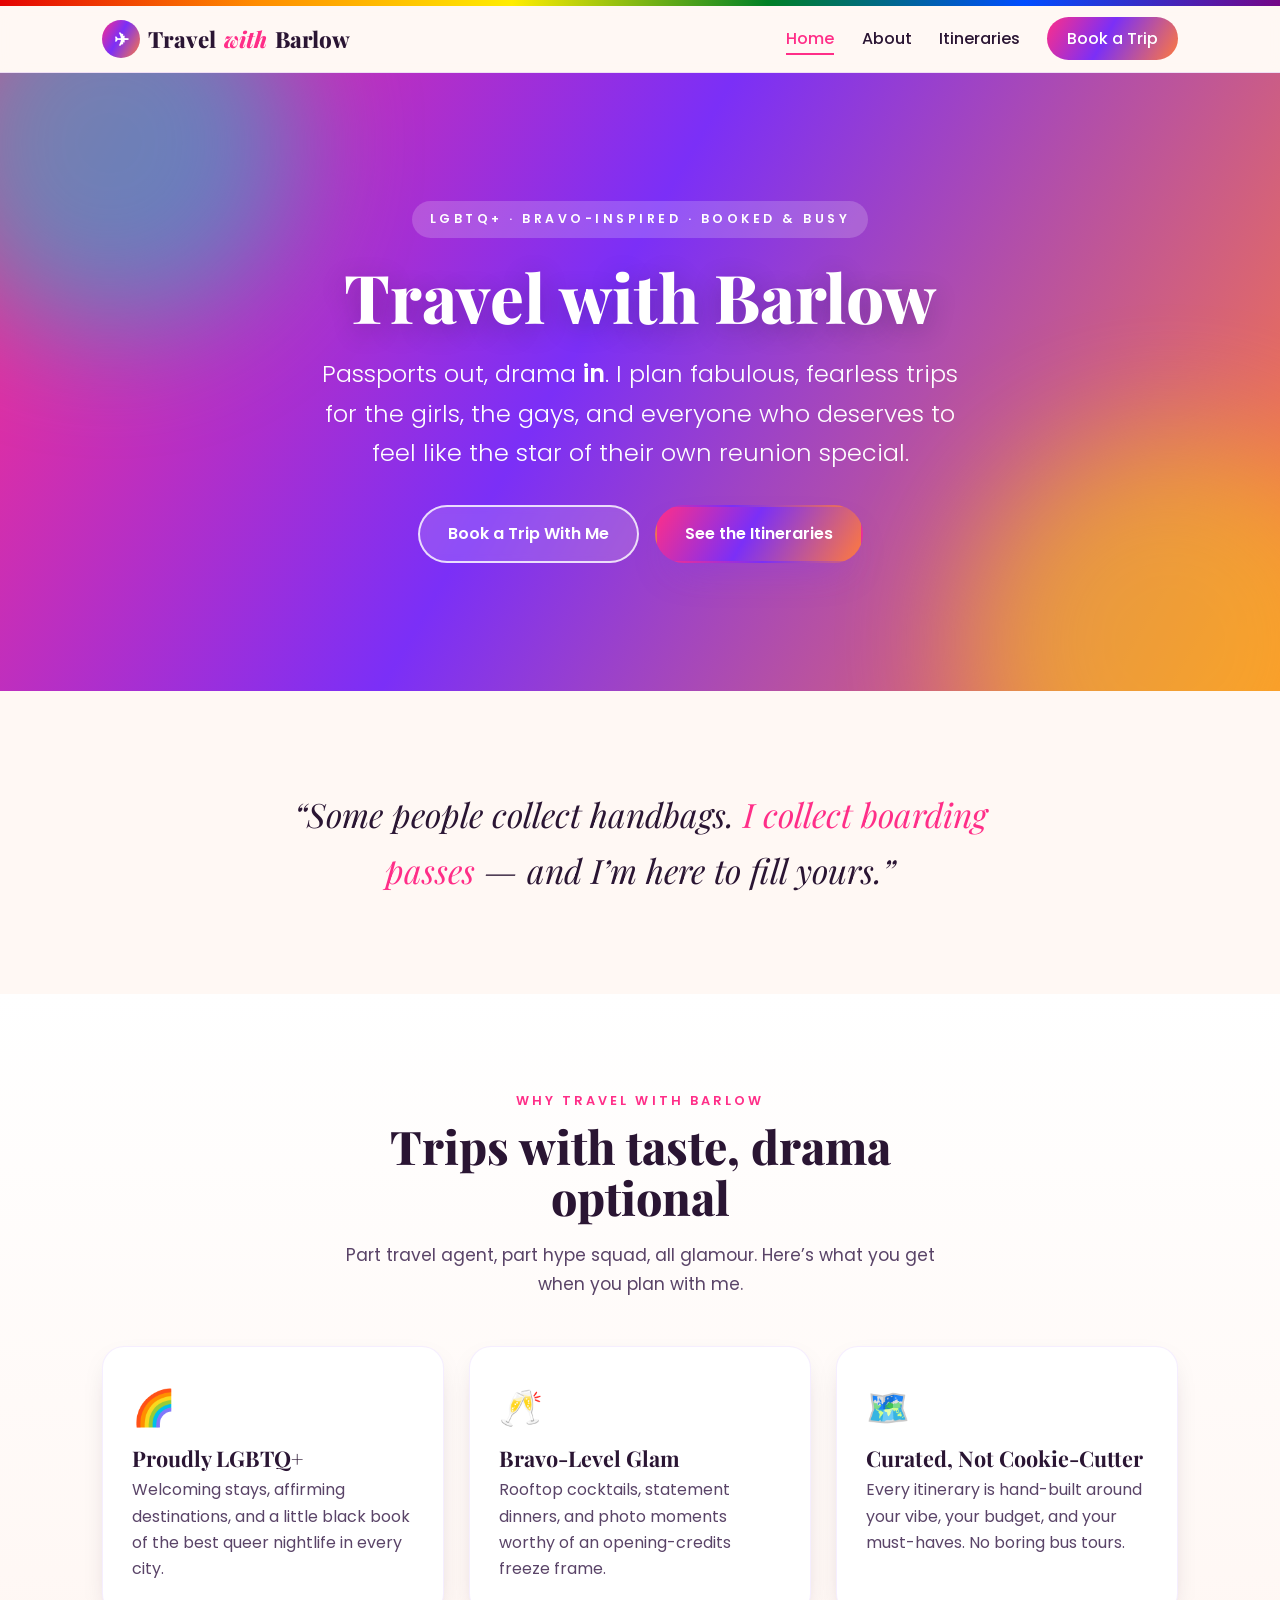
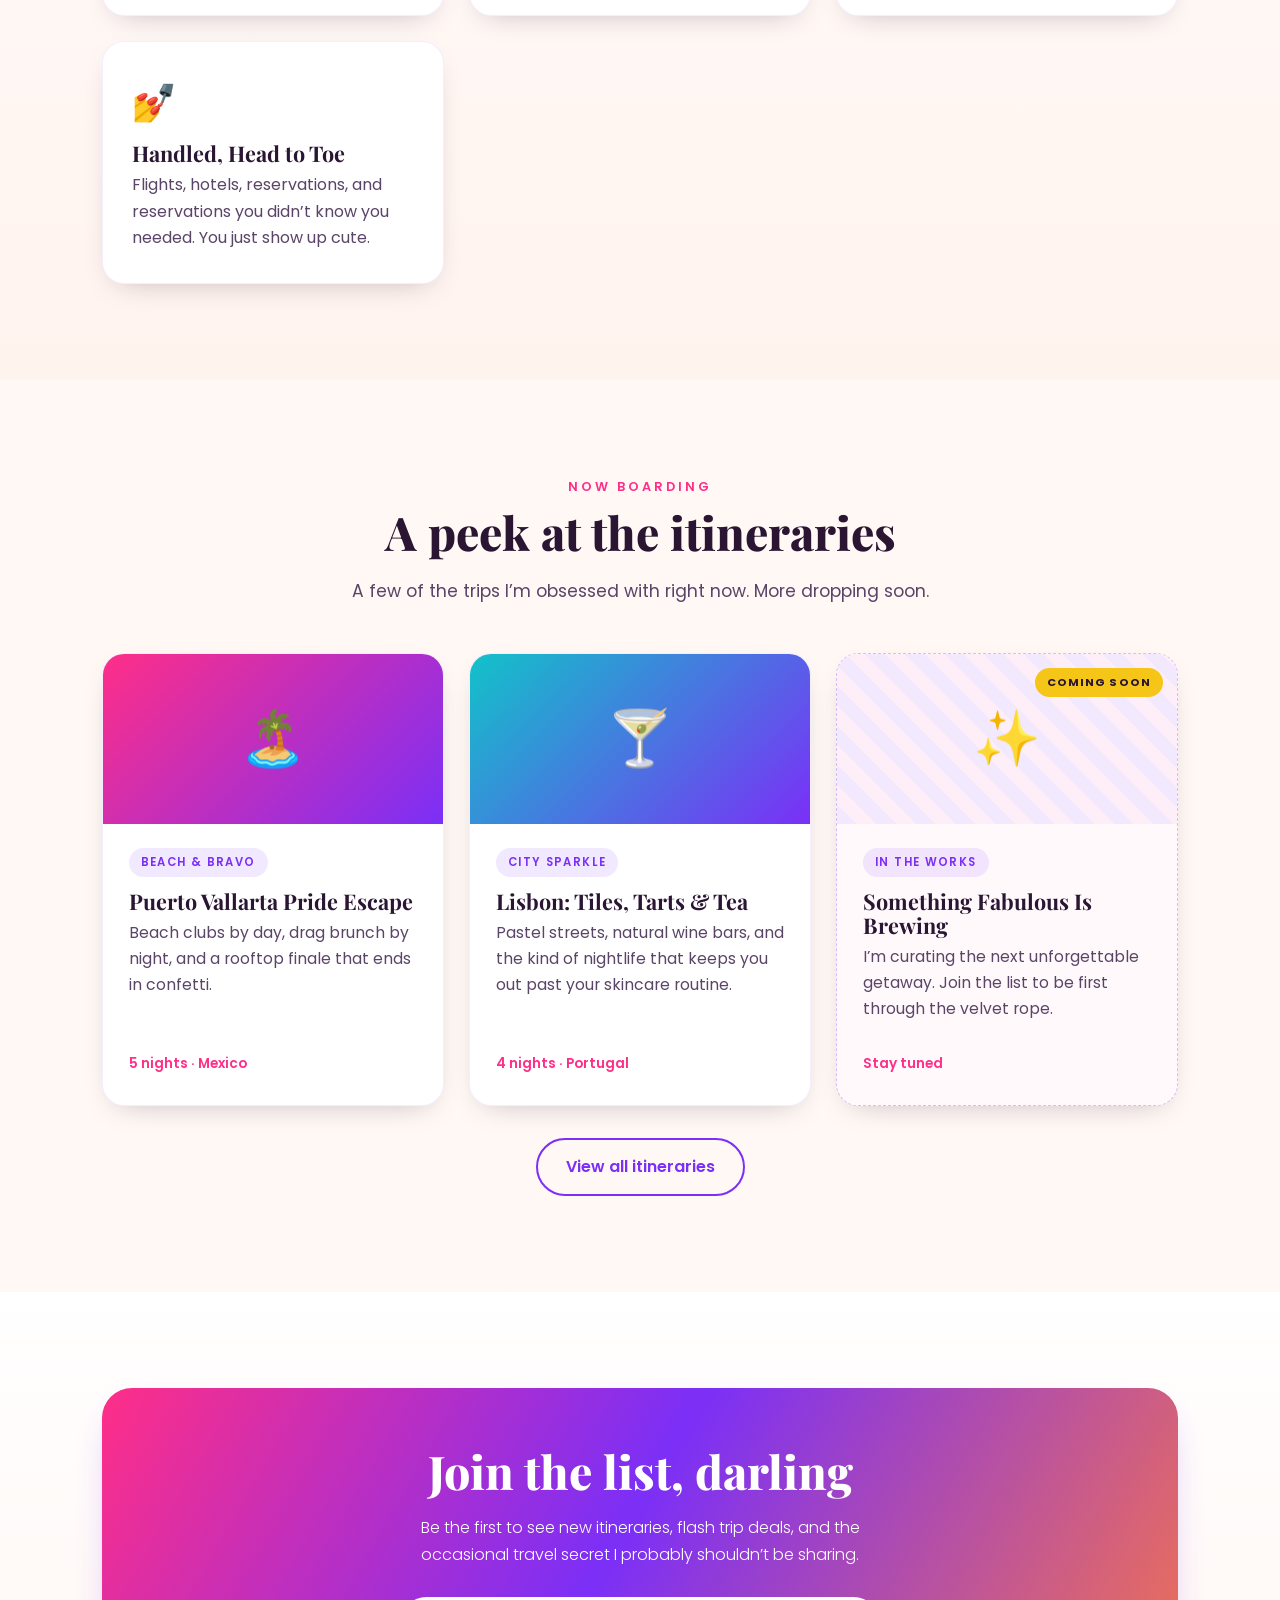
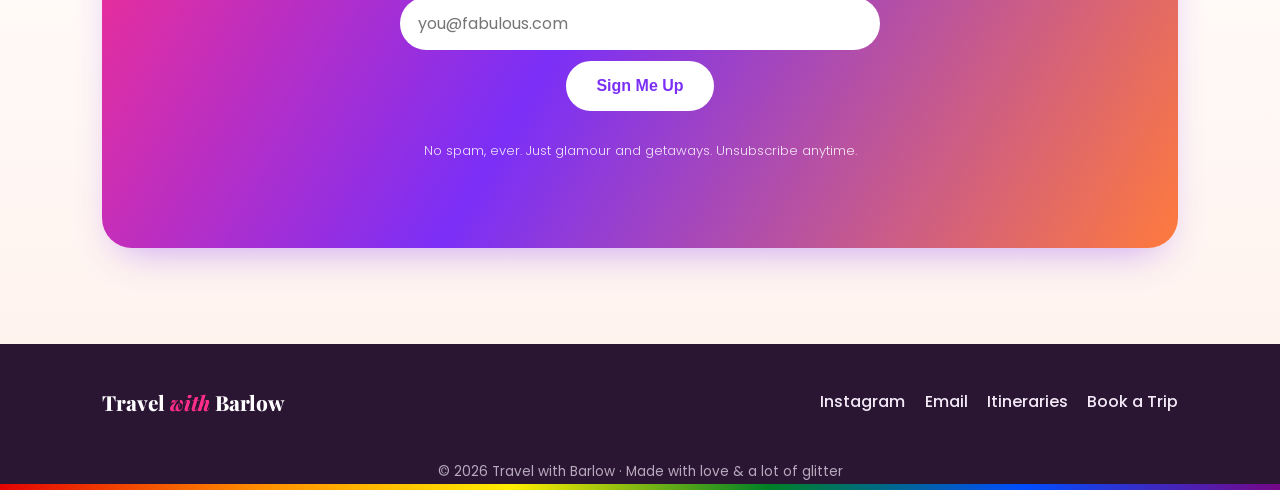
==== index.html @ 5a4f88ae "Build Travel with Barlow website Add a modern, mobile-friendly static site for the Travel with Barlo" ====
<!DOCTYPE html>
<html lang="en">
<head>
  <meta charset="UTF-8" />
  <meta name="viewport" content="width=device-width, initial-scale=1.0" />
  <title>Travel with Barlow — Fabulous LGBTQ+ Travel Planning</title>
  <meta name="description" content="LGBTQ+ and Bravo-inspired travel planning. Curated itineraries, unforgettable trips, and a whole lot of glamour. Book a trip with Barlow." />

  <!-- Favicon -->
  <link rel="icon" href="favicon.svg" type="image/svg+xml" />

  <!-- Fonts -->
  <link rel="preconnect" href="https://fonts.googleapis.com" />
  <link rel="preconnect" href="https://fonts.gstatic.com" crossorigin />
  <link href="https://fonts.googleapis.com/css2?family=Playfair+Display:ital,wght@0,700;0,800;1,600;1,700&family=Poppins:wght@300;400;500;600;700&display=swap" rel="stylesheet" />

  <!-- Site styles -->
  <link rel="stylesheet" href="css/styles.css" />
</head>
<body>
  <div class="pride-bar"></div>

  <!-- ============ HEADER / NAV ============ -->
  <header class="site-header">
    <nav class="nav container">
      <a href="index.html" class="brand">
        <span class="brand-mark">✈</span>
        Travel <span class="brand-accent">with</span> Barlow
      </a>
      <button class="nav-toggle" aria-label="Toggle menu" aria-expanded="false">
        <span></span><span></span><span></span>
      </button>
      <ul class="nav-links">
        <li><a href="index.html" class="active">Home</a></li>
        <li><a href="about.html">About</a></li>
        <li><a href="itineraries.html">Itineraries</a></li>
        <li><a href="contact.html" class="nav-cta">Book a Trip</a></li>
      </ul>
    </nav>
  </header>

  <!-- ============ HERO ============ -->
  <section class="hero">
    <div class="container">
      <span class="hero-eyebrow">LGBTQ+ · Bravo-Inspired · Booked & Busy</span>
      <h1>Travel with Barlow</h1>
      <p class="hero-tagline">
        Passports out, drama <strong>in</strong>. I plan fabulous, fearless trips
        for the girls, the gays, and everyone who deserves to feel like the
        star of their own reunion special.
      </p>
      <div class="hero-actions">
        <a href="contact.html" class="btn btn-ghost">Book a Trip With Me</a>
        <a href="itineraries.html" class="btn btn-primary">See the Itineraries</a>
      </div>
    </div>
  </section>

  <!-- ============ REUNION TAGLINE QUOTE ============ -->
  <section class="section">
    <p class="tagline-quote">
      &ldquo;Some people collect handbags. <span>I collect boarding passes</span> —
      and I&rsquo;m here to fill yours.&rdquo;
    </p>
  </section>

  <!-- ============ WHY BARLOW / VALUE CARDS ============ -->
  <section class="section section-tint">
    <div class="container">
      <div class="section-head">
        <span class="kicker">Why Travel with Barlow</span>
        <h2>Trips with taste, drama optional</h2>
        <p>Part travel agent, part hype squad, all glamour. Here&rsquo;s what you get when you plan with me.</p>
      </div>
      <div class="grid">
        <div class="card">
          <div class="card-emoji">🌈</div>
          <h3>Proudly LGBTQ+</h3>
          <p>Welcoming stays, affirming destinations, and a little black book of the best queer nightlife in every city.</p>
        </div>
        <div class="card">
          <div class="card-emoji">🥂</div>
          <h3>Bravo-Level Glam</h3>
          <p>Rooftop cocktails, statement dinners, and photo moments worthy of an opening-credits freeze frame.</p>
        </div>
        <div class="card">
          <div class="card-emoji">🗺️</div>
          <h3>Curated, Not Cookie-Cutter</h3>
          <p>Every itinerary is hand-built around your vibe, your budget, and your must-haves. No boring bus tours.</p>
        </div>
        <div class="card">
          <div class="card-emoji">💅</div>
          <h3>Handled, Head to Toe</h3>
          <p>Flights, hotels, reservations, and reservations you didn&rsquo;t know you needed. You just show up cute.</p>
        </div>
      </div>
    </div>
  </section>

  <!-- ============ FEATURED ITINERARIES TEASER ============ -->
  <section class="section">
    <div class="container">
      <div class="section-head">
        <span class="kicker">Now Boarding</span>
        <h2>A peek at the itineraries</h2>
        <p>A few of the trips I&rsquo;m obsessed with right now. More dropping soon.</p>
      </div>
      <div class="grid">
        <article class="trip-card">
          <div class="trip-cover cover-1">🏝️</div>
          <div class="trip-body">
            <span class="trip-tag">Beach &amp; Bravo</span>
            <h3>Puerto Vallarta Pride Escape</h3>
            <p>Beach clubs by day, drag brunch by night, and a rooftop finale that ends in confetti.</p>
            <div class="trip-meta">5 nights · Mexico</div>
          </div>
        </article>
        <article class="trip-card">
          <div class="trip-cover cover-2">🍸</div>
          <div class="trip-body">
            <span class="trip-tag">City Sparkle</span>
            <h3>Lisbon: Tiles, Tarts &amp; Tea</h3>
            <p>Pastel streets, natural wine bars, and the kind of nightlife that keeps you out past your skincare routine.</p>
            <div class="trip-meta">4 nights · Portugal</div>
          </div>
        </article>
        <article class="trip-card soon">
          <span class="soon-badge">Coming Soon</span>
          <div class="trip-cover cover-3">✨</div>
          <div class="trip-body">
            <span class="trip-tag">In the Works</span>
            <h3>Something Fabulous Is Brewing</h3>
            <p>I&rsquo;m curating the next unforgettable getaway. Join the list to be first through the velvet rope.</p>
            <div class="trip-meta">Stay tuned</div>
          </div>
        </article>
      </div>
      <div class="center mt-2">
        <a href="itineraries.html" class="btn btn-outline">View all itineraries</a>
      </div>
    </div>
  </section>

  <!-- ============ EMAIL SIGNUP ============ -->
  <section class="section section-tint" id="signup">
    <div class="container">
      <div class="signup">
        <h2>Join the list, darling</h2>
        <p>Be the first to see new itineraries, flash trip deals, and the occasional
           travel secret I probably shouldn&rsquo;t be sharing.</p>
        <form class="signup-form" novalidate>
          <input type="email" name="email" placeholder="you@fabulous.com" aria-label="Email address" required />
          <button type="submit" class="btn btn-ghost">Sign Me Up</button>
        </form>
        <p class="form-success" role="status" aria-live="polite"></p>
        <p class="form-note">No spam, ever. Just glamour and getaways. Unsubscribe anytime.</p>
      </div>
    </div>
  </section>

  <!-- ============ FOOTER ============ -->
  <footer class="site-footer">
    <div class="container footer-inner">
      <div class="footer-brand">Travel <span>with</span> Barlow</div>
      <div class="footer-social">
        <a href="https://instagram.com/travel_with_barlow" target="_blank" rel="noopener">Instagram</a>
        <a href="mailto:hello@travelwithbarlow.com">Email</a>
        <a href="itineraries.html">Itineraries</a>
        <a href="contact.html">Book a Trip</a>
      </div>
    </div>
    <p class="footer-copy">© 2026 Travel with Barlow · Made with love &amp; a lot of glitter</p>
    <div class="pride-bar"></div>
  </footer>

  <script src="js/main.js"></script>
</body>
</html>
---- css/styles.css ----
/* =====================================================================
   Travel with Barlow — Stylesheet
   ---------------------------------------------------------------------
   Quick-edit guide for future you:
   - Brand colors live in the ":root" block right below. Change a hex
     value there and it updates everywhere on the site.
   - Fonts are loaded in each page's <head> from Google Fonts.
   - Everything is plain CSS. No build step, no frameworks.
   ===================================================================== */

/* ---------- 1. Brand colors & design tokens ---------- */
:root {
  /* Core brand palette — tweak these to re-skin the whole site */
  --pink:   #ff2e88;   /* hot pink       */
  --purple: #7b2ff7;   /* electric grape */
  --orange: #ff7a3d;   /* sunset orange  */
  --teal:   #12c2c9;   /* pool-party teal*/
  --gold:   #f5c518;   /* Bravo gold     */

  /* Neutrals */
  --ink:    #2a1533;   /* deep plum — main text  */
  --ink-soft:#5a4468;  /* muted text             */
  --cream:  #fff8f4;   /* page background        */
  --white:  #ffffff;

  /* Signature gradient used on heroes & buttons */
  --brand-gradient: linear-gradient(120deg, var(--pink) 0%, var(--purple) 45%, var(--orange) 100%);
  --pride-gradient: linear-gradient(90deg,#e40303,#ff8c00,#ffed00,#008026,#004dff,#750787);

  /* Layout + effects */
  --radius: 22px;
  --shadow: 0 18px 40px -18px rgba(123, 47, 247, .45);
  --shadow-soft: 0 10px 30px -16px rgba(42, 21, 51, .35);
  --maxw: 1120px;

  --font-display: "Playfair Display", Georgia, serif;
  --font-body: "Poppins", system-ui, -apple-system, sans-serif;
}

/* ---------- 2. Base / reset ---------- */
*, *::before, *::after { box-sizing: border-box; }

html { scroll-behavior: smooth; }

body {
  margin: 0;
  font-family: var(--font-body);
  color: var(--ink);
  background: var(--cream);
  line-height: 1.65;
  -webkit-font-smoothing: antialiased;
}

img { max-width: 100%; display: block; }

a { color: var(--purple); text-decoration: none; }
a:hover { text-decoration: underline; }

h1, h2, h3 { font-family: var(--font-display); line-height: 1.1; margin: 0 0 .4em; }
h1 { font-size: clamp(2.4rem, 6vw, 4.2rem); font-weight: 800; }
h2 { font-size: clamp(1.9rem, 4vw, 2.9rem); font-weight: 800; }
h3 { font-size: 1.35rem; font-weight: 700; }

p { margin: 0 0 1rem; }

.container { width: 100%; max-width: var(--maxw); margin: 0 auto; padding: 0 22px; }

/* Thin rainbow strip used at the very top & bottom of the site */
.pride-bar { height: 6px; background: var(--pride-gradient); }

/* ---------- 3. Buttons ---------- */
.btn {
  display: inline-block;
  font-weight: 600;
  font-size: 1rem;
  padding: 14px 28px;
  border-radius: 999px;
  border: 2px solid transparent;
  cursor: pointer;
  transition: transform .15s ease, box-shadow .2s ease, background .2s ease;
  text-decoration: none;
}
.btn:hover { transform: translateY(-3px); text-decoration: none; }

.btn-primary {
  background: var(--brand-gradient);
  color: var(--white);
  box-shadow: var(--shadow);
}
.btn-primary:hover { box-shadow: 0 22px 48px -16px rgba(255, 46, 136, .6); }

.btn-ghost {
  background: rgba(255, 255, 255, .15);
  color: var(--white);
  border-color: rgba(255, 255, 255, .8);
  backdrop-filter: blur(4px);
}
.btn-ghost:hover { background: rgba(255, 255, 255, .28); }

.btn-outline {
  background: transparent;
  color: var(--purple);
  border-color: var(--purple);
}
.btn-outline:hover { background: var(--purple); color: var(--white); }

/* ---------- 4. Header / navigation ---------- */
.site-header {
  position: sticky;
  top: 0;
  z-index: 50;
  background: rgba(255, 248, 244, .92);
  backdrop-filter: blur(10px);
  border-bottom: 1px solid rgba(123, 47, 247, .12);
}
.nav {
  display: flex;
  align-items: center;
  justify-content: space-between;
  padding-top: 14px;
  padding-bottom: 14px;
}
.brand {
  font-family: var(--font-display);
  font-weight: 800;
  font-size: 1.4rem;
  color: var(--ink);
  display: flex;
  align-items: center;
  gap: .5rem;
}
.brand:hover { text-decoration: none; }
.brand-mark {
  display: inline-grid;
  place-items: center;
  width: 38px; height: 38px;
  border-radius: 50%;
  background: var(--brand-gradient);
  color: var(--white);
  font-size: 1.1rem;
}
.brand-accent { color: var(--pink); font-style: italic; }

.nav-links {
  list-style: none;
  display: flex;
  align-items: center;
  gap: 1.7rem;
  margin: 0; padding: 0;
}
.nav-links a {
  color: var(--ink);
  font-weight: 500;
  font-size: 1rem;
  padding-bottom: 3px;
  border-bottom: 2px solid transparent;
}
.nav-links a:hover { text-decoration: none; border-color: var(--pink); }
.nav-links a.active { border-color: var(--pink); color: var(--pink); }

.nav-cta {
  background: var(--brand-gradient);
  color: var(--white) !important;
  padding: 10px 20px !important;
  border-radius: 999px;
  border-bottom: none !important;
}
.nav-cta:hover { transform: translateY(-2px); border-color: transparent !important; }

/* Hamburger (hidden on desktop) */
.nav-toggle {
  display: none;
  flex-direction: column;
  gap: 5px;
  background: none;
  border: 0;
  cursor: pointer;
  padding: 6px;
}
.nav-toggle span {
  width: 26px; height: 3px;
  background: var(--ink);
  border-radius: 3px;
  transition: transform .25s ease, opacity .25s ease;
}

/* ---------- 5. Hero ---------- */
.hero {
  position: relative;
  color: var(--white);
  background: var(--brand-gradient);
  overflow: hidden;
  text-align: center;
  padding: clamp(4rem, 12vw, 8rem) 0 clamp(4.5rem, 12vw, 8rem);
}
/* soft glowing blobs for depth */
.hero::before,
.hero::after {
  content: "";
  position: absolute;
  border-radius: 50%;
  filter: blur(60px);
  opacity: .55;
  z-index: 0;
}
.hero::before { width: 380px; height: 380px; background: var(--teal); top: -120px; left: -80px; }
.hero::after  { width: 420px; height: 420px; background: var(--gold); bottom: -160px; right: -100px; }

.hero .container { position: relative; z-index: 1; }
.hero-eyebrow {
  display: inline-block;
  text-transform: uppercase;
  letter-spacing: .28em;
  font-size: .78rem;
  font-weight: 600;
  background: rgba(255, 255, 255, .18);
  padding: 8px 18px;
  border-radius: 999px;
  margin-bottom: 1.4rem;
}
.hero h1 { text-shadow: 0 6px 26px rgba(42, 21, 51, .3); margin-bottom: .3em; }
.hero-tagline {
  font-size: clamp(1.1rem, 2.6vw, 1.5rem);
  max-width: 640px;
  margin: 0 auto 2rem;
  font-weight: 300;
}
.hero-tagline strong { font-weight: 600; }
.hero-actions { display: flex; gap: 1rem; justify-content: center; flex-wrap: wrap; }

/* ---------- 6. Generic section ---------- */
.section { padding: clamp(3.5rem, 9vw, 6rem) 0; }
.section-tint { background: linear-gradient(180deg, #fff 0%, #fff3ee 100%); }
.section-head { text-align: center; max-width: 640px; margin: 0 auto 3rem; }
.section-head .kicker {
  text-transform: uppercase;
  letter-spacing: .24em;
  font-size: .8rem;
  font-weight: 600;
  color: var(--pink);
  margin-bottom: .6rem;
  display: block;
}
.section-head p { color: var(--ink-soft); font-size: 1.08rem; }

/* Decorative "reunion tagline" quote */
.tagline-quote {
  text-align: center;
  font-family: var(--font-display);
  font-style: italic;
  font-size: clamp(1.4rem, 3.5vw, 2.1rem);
  color: var(--ink);
  max-width: 820px;
  margin: 0 auto;
  padding: 0 22px;
}
.tagline-quote span { color: var(--pink); }

/* ---------- 7. Card grids ---------- */
.grid {
  display: grid;
  gap: 1.6rem;
  grid-template-columns: repeat(auto-fit, minmax(270px, 1fr));
}
.card {
  background: var(--white);
  border-radius: var(--radius);
  padding: 2rem 1.8rem;
  box-shadow: var(--shadow-soft);
  border: 1px solid rgba(123, 47, 247, .08);
  transition: transform .18s ease, box-shadow .2s ease;
}
.card:hover { transform: translateY(-6px); box-shadow: var(--shadow); }
.card-emoji { font-size: 2.2rem; margin-bottom: .6rem; }
.card h3 { margin-bottom: .4rem; }
.card p { color: var(--ink-soft); margin-bottom: 0; }

/* ---------- 8. Itinerary cards ---------- */
.trip-card {
  position: relative;
  background: var(--white);
  border-radius: var(--radius);
  overflow: hidden;
  box-shadow: var(--shadow-soft);
  border: 1px solid rgba(123, 47, 247, .08);
  transition: transform .18s ease, box-shadow .2s ease;
  display: flex;
  flex-direction: column;
}
.trip-card:hover { transform: translateY(-6px); box-shadow: var(--shadow); }
.trip-cover {
  height: 170px;
  display: grid;
  place-items: center;
  font-size: 3.4rem;
  color: var(--white);
}
/* rotating cover colors — add more as you add trips */
.cover-1 { background: linear-gradient(135deg, var(--pink), var(--purple)); }
.cover-2 { background: linear-gradient(135deg, var(--teal), var(--purple)); }
.cover-3 { background: linear-gradient(135deg, var(--orange), var(--pink)); }
.cover-4 { background: linear-gradient(135deg, var(--gold), var(--orange)); }
.cover-5 { background: linear-gradient(135deg, var(--purple), var(--teal)); }
.cover-6 { background: linear-gradient(135deg, var(--pink), var(--gold)); }

.trip-body { padding: 1.5rem 1.6rem 1.8rem; flex: 1; display: flex; flex-direction: column; }
.trip-tag {
  align-self: flex-start;
  font-size: .72rem;
  font-weight: 600;
  text-transform: uppercase;
  letter-spacing: .12em;
  color: var(--purple);
  background: rgba(123, 47, 247, .1);
  padding: 5px 12px;
  border-radius: 999px;
  margin-bottom: .8rem;
}
.trip-body h3 { margin-bottom: .4rem; }
.trip-body p { color: var(--ink-soft); font-size: .98rem; }
.trip-meta {
  margin-top: auto;
  padding-top: 1rem;
  font-size: .85rem;
  font-weight: 600;
  color: var(--pink);
}

/* "Coming soon" variant */
.trip-card.soon { border-style: dashed; border-color: rgba(123, 47, 247, .3); background: #fff9fb; }
.trip-card.soon .trip-cover { background: repeating-linear-gradient(45deg,#f3e9ff,#f3e9ff 14px,#fdeef7 14px,#fdeef7 28px); color: var(--purple); }
.soon-badge {
  position: absolute;
  top: 14px; right: 14px;
  background: var(--gold);
  color: var(--ink);
  font-size: .7rem;
  font-weight: 700;
  text-transform: uppercase;
  letter-spacing: .1em;
  padding: 5px 12px;
  border-radius: 999px;
  box-shadow: var(--shadow-soft);
}

/* ---------- 9. Email signup ---------- */
.signup {
  background: var(--brand-gradient);
  color: var(--white);
  border-radius: calc(var(--radius) + 8px);
  padding: clamp(2.4rem, 6vw, 3.6rem);
  text-align: center;
  box-shadow: var(--shadow);
  position: relative;
  overflow: hidden;
}
.signup h2 { color: var(--white); }
.signup p { max-width: 520px; margin: 0 auto 1.8rem; font-weight: 300; }
.signup-form {
  display: flex;
  gap: .7rem;
  max-width: 480px;
  margin: 0 auto;
  flex-wrap: wrap;
  justify-content: center;
}
.signup-form input {
  flex: 1 1 240px;
  padding: 14px 18px;
  border-radius: 999px;
  border: 0;
  font-size: 1rem;
  font-family: var(--font-body);
  color: var(--ink);
}
.signup-form input:focus { outline: 3px solid var(--gold); }
.signup .btn-ghost { background: var(--white); color: var(--purple); border-color: var(--white); }
.signup .btn-ghost:hover { background: var(--gold); color: var(--ink); }
.form-note { font-size: .82rem; margin-top: 1rem; opacity: .85; }
.form-success { margin-top: 1rem; font-weight: 600; }

/* ---------- 10. Contact ---------- */
.contact-grid {
  display: grid;
  gap: 1.6rem;
  grid-template-columns: repeat(auto-fit, minmax(240px, 1fr));
}
.contact-card {
  background: var(--white);
  border-radius: var(--radius);
  padding: 2.2rem 1.8rem;
  text-align: center;
  box-shadow: var(--shadow-soft);
  border: 1px solid rgba(123, 47, 247, .08);
  transition: transform .18s ease;
}
.contact-card:hover { transform: translateY(-6px); }
.contact-icon {
  width: 62px; height: 62px;
  margin: 0 auto 1rem;
  display: grid; place-items: center;
  border-radius: 50%;
  background: var(--brand-gradient);
  color: var(--white);
  font-size: 1.6rem;
}
.contact-card h3 { margin-bottom: .3rem; }
.contact-card p { color: var(--ink-soft); font-size: .96rem; }
.contact-card a.big-link { font-weight: 600; font-size: 1.05rem; }

/* ---------- 11. About page ---------- */
.about-lead {
  font-size: clamp(1.15rem, 2.4vw, 1.45rem);
  font-family: var(--font-display);
  font-style: italic;
  color: var(--ink);
  max-width: 760px;
}
.value-list { list-style: none; padding: 0; margin: 1.4rem 0 0; }
.value-list li {
  padding: .55rem 0 .55rem 2.2rem;
  position: relative;
  color: var(--ink-soft);
}
.value-list li::before {
  content: "✦";
  position: absolute;
  left: 0;
  color: var(--pink);
  font-size: 1.1rem;
}

/* ---------- 12. Footer ---------- */
.site-footer { background: var(--ink); color: #f3e9f7; margin-top: 0; }
.footer-inner {
  display: flex;
  flex-wrap: wrap;
  gap: 1.5rem;
  justify-content: space-between;
  align-items: center;
  padding-top: 2.6rem;
  padding-bottom: 2.6rem;
}
.footer-brand { font-family: var(--font-display); font-weight: 800; font-size: 1.3rem; color: #fff; }
.footer-brand span { color: var(--pink); font-style: italic; }
.footer-social { display: flex; gap: 1.2rem; flex-wrap: wrap; }
.footer-social a { color: #f3e9f7; font-weight: 500; }
.footer-social a:hover { color: var(--gold); text-decoration: none; }
.footer-copy { width: 100%; text-align: center; font-size: .85rem; opacity: .7; margin: 0; }

/* ---------- 13. Small helpers ---------- */
.center { text-align: center; }
.mt-2 { margin-top: 2rem; }
.narrow { max-width: 760px; margin-left: auto; margin-right: auto; }

/* ---------- 14. Mobile ---------- */
@media (max-width: 780px) {
  .nav-toggle { display: flex; }
  .nav-links {
    position: absolute;
    top: 100%; left: 0; right: 0;
    flex-direction: column;
    align-items: flex-start;
    gap: 0;
    background: var(--cream);
    padding: 0 22px;
    max-height: 0;
    overflow: hidden;
    transition: max-height .3s ease, padding .3s ease;
    border-bottom: 1px solid rgba(123, 47, 247, .12);
  }
  .nav-links.open { max-height: 420px; padding: 12px 22px 20px; }
  .nav-links li { width: 100%; }
  .nav-links a { display: block; padding: 12px 0; width: 100%; }
  .nav-cta { display: inline-block; margin-top: 8px; }

  .nav-toggle.open span:nth-child(1) { transform: translateY(8px) rotate(45deg); }
  .nav-toggle.open span:nth-child(2) { opacity: 0; }
  .nav-toggle.open span:nth-child(3) { transform: translateY(-8px) rotate(-45deg); }

  .footer-inner { flex-direction: column; text-align: center; }
}

/* Respect users who prefer less motion */
@media (prefers-reduced-motion: reduce) {
  * { scroll-behavior: auto !important; transition: none !important; }
}
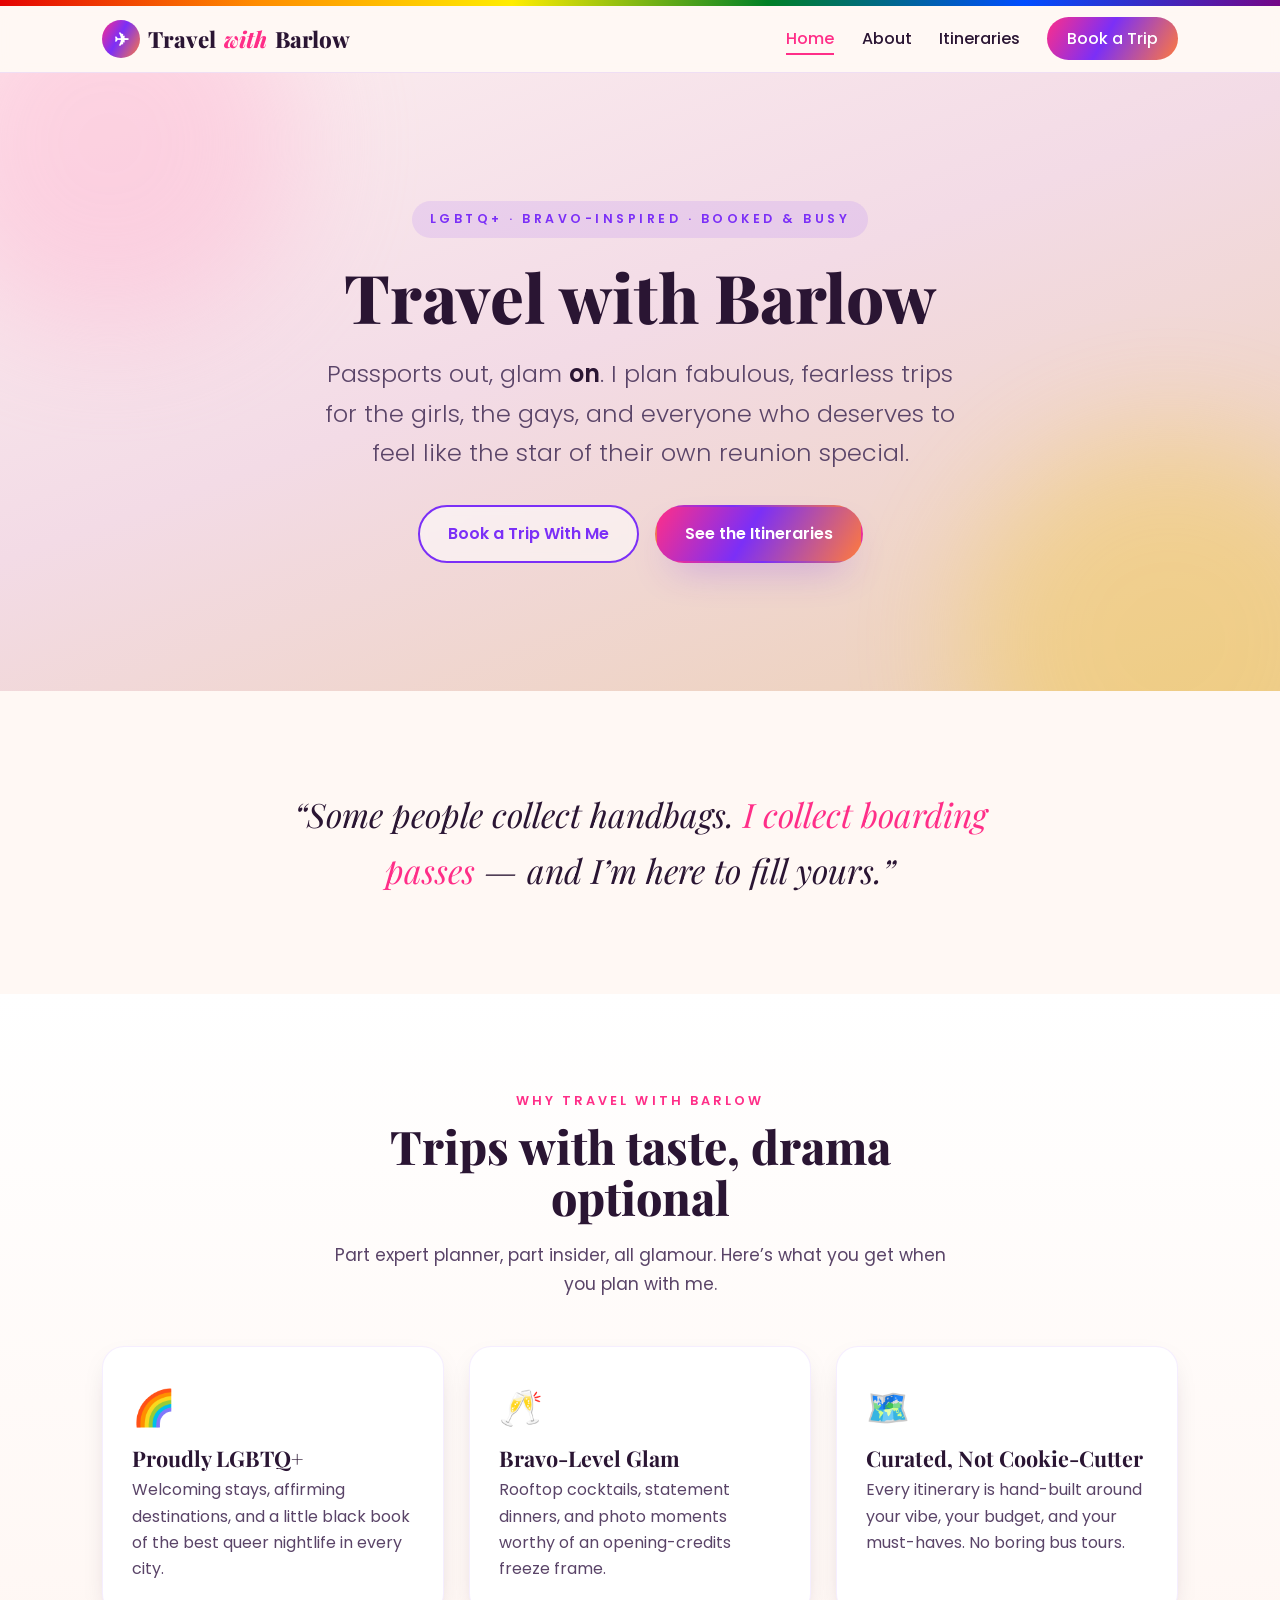
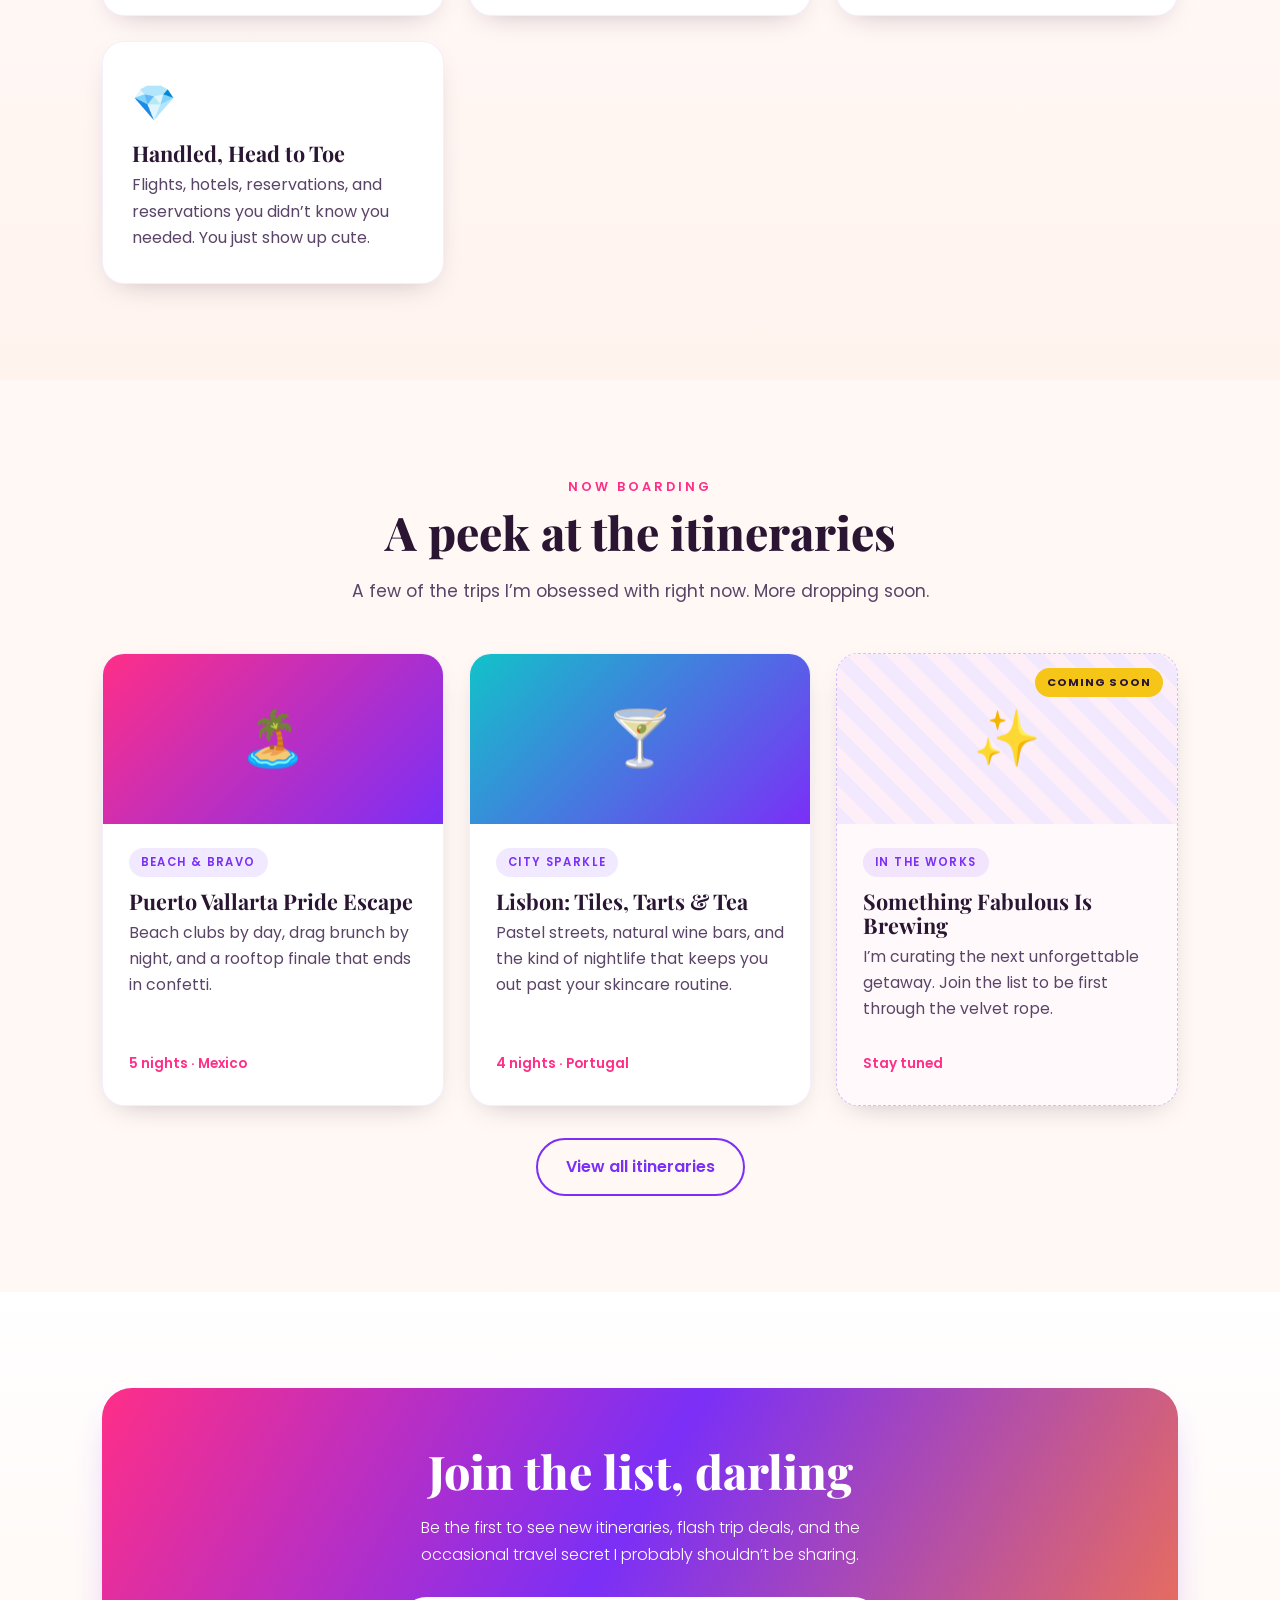
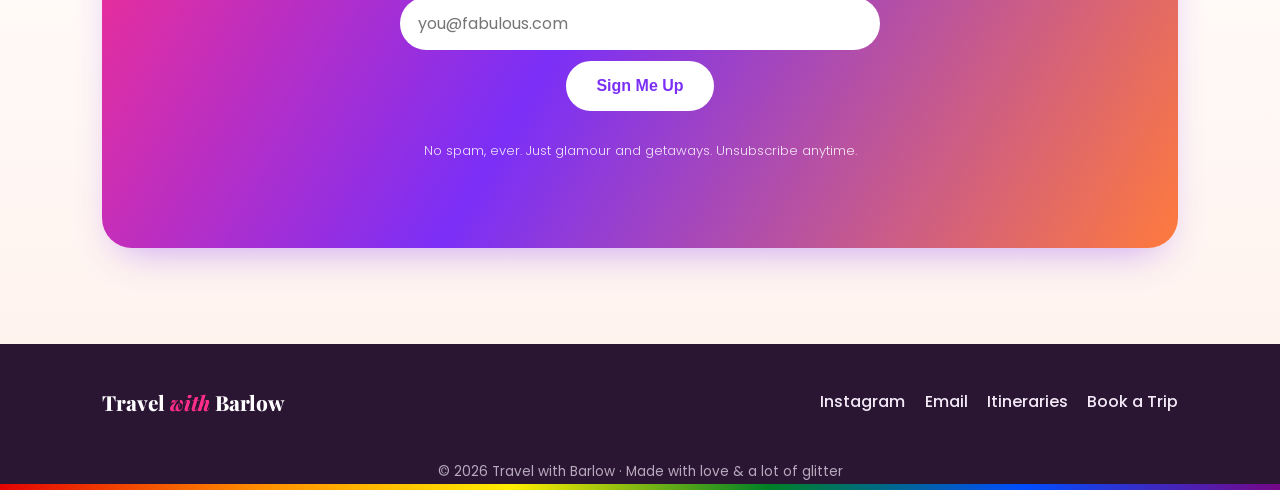
==== commit f6e03cb7: "Refine homepage from first round of feedback - Hero: switch to the "Champagne Rosé" look — soft, lig" ====
--- a/index.html
+++ b/index.html
@@ -45,7 +45,7 @@
       <span class="hero-eyebrow">LGBTQ+ · Bravo-Inspired · Booked & Busy</span>
       <h1>Travel with Barlow</h1>
       <p class="hero-tagline">
-        Passports out, drama <strong>in</strong>. I plan fabulous, fearless trips
+        Passports out, glam <strong>on</strong>. I plan fabulous, fearless trips
         for the girls, the gays, and everyone who deserves to feel like the
         star of their own reunion special.
       </p>
@@ -70,7 +70,7 @@
       <div class="section-head">
         <span class="kicker">Why Travel with Barlow</span>
         <h2>Trips with taste, drama optional</h2>
-        <p>Part travel agent, part hype squad, all glamour. Here&rsquo;s what you get when you plan with me.</p>
+        <p>Part expert planner, part insider, all glamour. Here&rsquo;s what you get when you plan with me.</p>
       </div>
       <div class="grid">
         <div class="card">
@@ -89,7 +89,7 @@
           <p>Every itinerary is hand-built around your vibe, your budget, and your must-haves. No boring bus tours.</p>
         </div>
         <div class="card">
-          <div class="card-emoji">💅</div>
+          <div class="card-emoji">💎</div>
           <h3>Handled, Head to Toe</h3>
           <p>Flights, hotels, reservations, and reservations you didn&rsquo;t know you needed. You just show up cute.</p>
         </div>
@@ -164,7 +164,7 @@
       <div class="footer-brand">Travel <span>with</span> Barlow</div>
       <div class="footer-social">
         <a href="https://instagram.com/travel_with_barlow" target="_blank" rel="noopener">Instagram</a>
-        <a href="mailto:hello@travelwithbarlow.com">Email</a>
+        <a href="mailto:matthew.healey@fora.travel">Email</a>
         <a href="itineraries.html">Itineraries</a>
         <a href="contact.html">Book a Trip</a>
       </div>
--- a/css/styles.css
+++ b/css/styles.css
@@ -185,10 +185,12 @@
 }
 
 /* ---------- 5. Hero ---------- */
+/* "Champagne Rosé" look — soft, elegant, light. To go bold/colorful again,
+   swap the background back to var(--brand-gradient) and set color to var(--white). */
 .hero {
   position: relative;
-  color: var(--white);
-  background: var(--brand-gradient);
+  color: var(--ink);
+  background: linear-gradient(160deg, #fceef0 0%, #f3dbe6 45%, #ecd0b4 100%);
   overflow: hidden;
   text-align: center;
   padding: clamp(4rem, 12vw, 8rem) 0 clamp(4.5rem, 12vw, 8rem);
@@ -203,8 +205,8 @@
   opacity: .55;
   z-index: 0;
 }
-.hero::before { width: 380px; height: 380px; background: var(--teal); top: -120px; left: -80px; }
-.hero::after  { width: 420px; height: 420px; background: var(--gold); bottom: -160px; right: -100px; }
+.hero::before { width: 380px; height: 380px; background: #ffb3d1; opacity: .45; top: -120px; left: -80px; }
+.hero::after  { width: 420px; height: 420px; background: var(--gold); opacity: .30; bottom: -160px; right: -100px; }
 
 .hero .container { position: relative; z-index: 1; }
 .hero-eyebrow {
@@ -213,20 +215,25 @@
   letter-spacing: .28em;
   font-size: .78rem;
   font-weight: 600;
-  background: rgba(255, 255, 255, .18);
+  background: rgba(123, 47, 247, .10);
+  color: var(--purple);
   padding: 8px 18px;
   border-radius: 999px;
   margin-bottom: 1.4rem;
 }
-.hero h1 { text-shadow: 0 6px 26px rgba(42, 21, 51, .3); margin-bottom: .3em; }
+.hero h1 { text-shadow: none; margin-bottom: .3em; }
 .hero-tagline {
   font-size: clamp(1.1rem, 2.6vw, 1.5rem);
   max-width: 640px;
   margin: 0 auto 2rem;
   font-weight: 300;
-}
-.hero-tagline strong { font-weight: 600; }
+  color: var(--ink-soft);
+}
+.hero-tagline strong { font-weight: 600; color: var(--ink); }
 .hero-actions { display: flex; gap: 1rem; justify-content: center; flex-wrap: wrap; }
+/* Ghost button needs a dark outline to show on the light hero */
+.hero .btn-ghost { background: rgba(255, 255, 255, .55); color: var(--purple); border-color: var(--purple); }
+.hero .btn-ghost:hover { background: #fff; }
 
 /* ---------- 6. Generic section ---------- */
 .section { padding: clamp(3.5rem, 9vw, 6rem) 0; }
